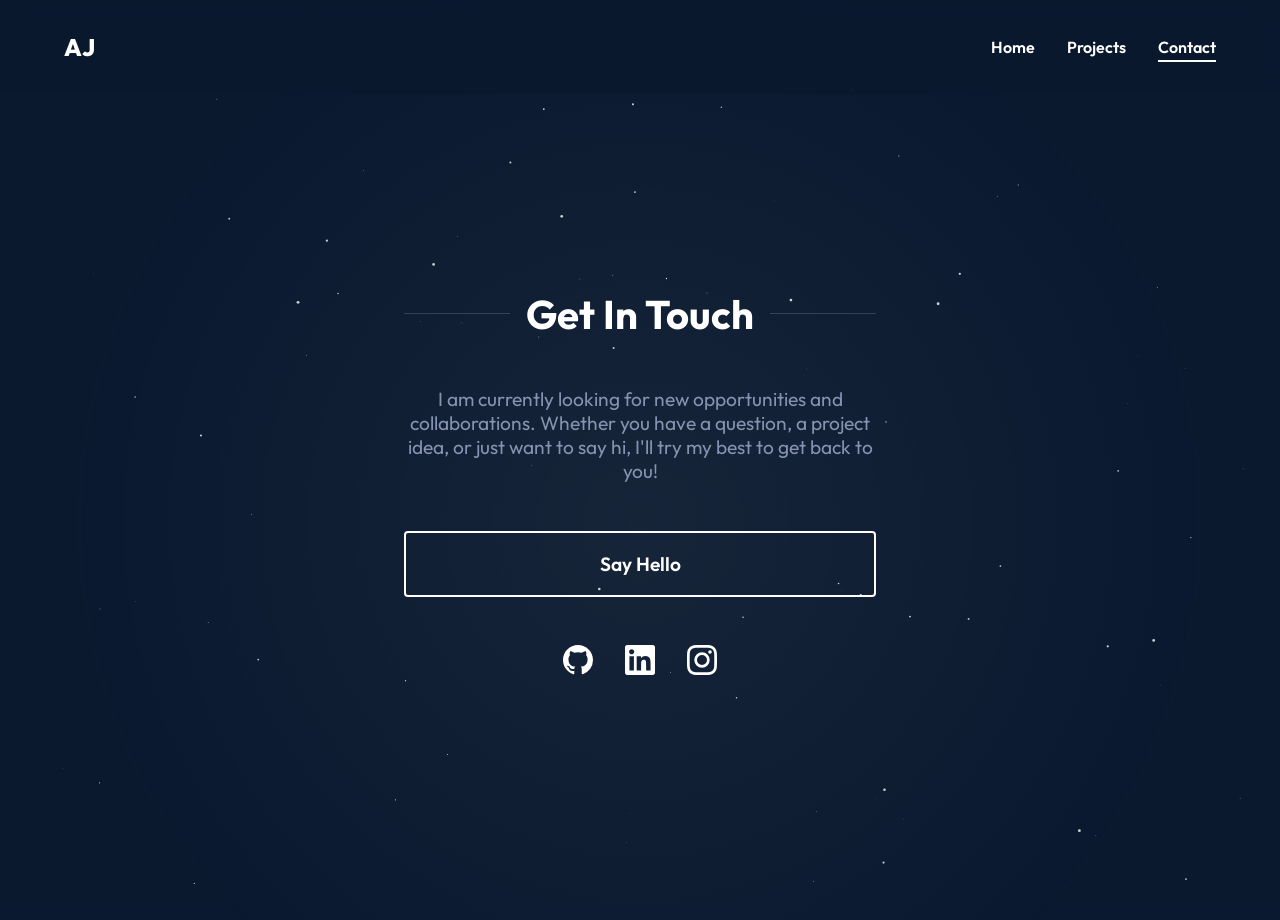
==== contact.html @ 1277b26e "Add files via upload" ====
<!DOCTYPE html>
<html lang="en">

<head>
  <meta charset="UTF-8">
  <meta name="viewport" content="width=device-width, initial-scale=1.0">
  <title>Contact - Arnav Jain</title>
  <link rel="stylesheet" href="style.css">
</head>

<body>
  <canvas id="warp-canvas"></canvas>
  <div class="parallax-bg"></div>

  <nav>
    <a href="index.html" class="logo">AJ</a>
    <div class="nav-links">
      <a href="index.html">Home</a>
      <a href="projects.html">Projects</a>
      <a href="contact.html">Contact</a>
    </div>
  </nav>

  <main class="contact-page-main snap-container">
    <section id="contact" class="contact-section">
      <h2 class="section-title center-title">Get In Touch</h2>
      <p>I am currently looking for new opportunities and collaborations. Whether you have a question, a project idea,
        or just want to say hi, I'll try my best to get back to you!</p>

      <a href="mailto:arnavdjain19@gmail.com" class="btn"
        style="margin-top: 1rem; font-size: 1.2rem; padding: 1.2rem 2.5rem;">Say Hello</a>

      <div class="social-links">
        <a href="https://github.com/Arnavjain0805" target="_blank" rel="noopener noreferrer" aria-label="GitHub">
          <svg viewBox="0 0 24 24" width="30" height="30" fill="currentColor">
            <path
              d="M12 0C5.37 0 0 5.37 0 12c0 5.31 3.435 9.795 8.205 11.385.6.105.825-.255.825-.57 0-.285-.015-1.23-.015-2.235-3.015.555-3.795-.735-4.035-1.41-.135-.345-.72-1.41-1.23-1.695-.42-.225-1.02-.78-.015-.795.945-.015 1.62.87 1.845 1.23 1.08 1.815 2.805 1.305 3.495.99.105-.78.42-1.305.765-1.605-2.67-.3-5.46-1.335-5.46-5.925 0-1.305.465-2.385 1.23-3.225-.12-.3-.54-1.53.12-3.18 0 0 1.005-.315 3.3 1.23.96-.27 1.98-.405 3-.405s2.04.135 3 .405c2.295-1.56 3.3-1.23 3.3-1.23.66 1.65.24 2.88.12 3.18.765.84 1.23 1.905 1.23 3.225 0 4.605-2.805 5.625-5.475 5.925.435.375.81 1.095.81 2.22 0 1.605-.015 2.895-.015 3.3 0 .315.225.69.825.57A12.02 12.02 0 0024 12c0-6.63-5.37-12-12-12z" />
          </svg>
        </a>
        <a href="https://www.linkedin.com/in/arnav-jain-b93206290" target="_blank" rel="noopener noreferrer"
          aria-label="LinkedIn">
          <svg viewBox="0 0 24 24" width="30" height="30" fill="currentColor">
            <path
              d="M20.447 20.452h-3.554v-5.569c0-1.328-.027-3.037-1.852-3.037-1.853 0-2.136 1.445-2.136 2.939v5.667H9.351V9h3.414v1.561h.046c.477-.9 1.637-1.85 3.37-1.85 3.601 0 4.267 2.37 4.267 5.455v6.286zM5.337 7.433c-1.144 0-2.063-.926-2.063-2.065 0-1.138.92-2.063 2.063-2.063 1.14 0 2.064.925 2.064 2.063 0 1.139-.925 2.065-2.064 2.065zm1.782 13.019H3.555V9h3.564v11.452zM22.225 0H1.771C.792 0 0 .774 0 1.729v20.542C0 23.227.792 24 1.771 24h20.451C23.2 24 24 23.227 24 22.271V1.729C24 .774 23.2 0 22.222 0h.003z" />
          </svg>
        </a>
        <a href="https://www.instagram.com/ar_nav_j_/" target="_blank" rel="noopener noreferrer" aria-label="Instagram">
          <svg viewBox="0 0 24 24" width="30" height="30" fill="currentColor">
            <path
              d="M12 2.163c3.204 0 3.584.012 4.85.07 3.252.148 4.771 1.691 4.919 4.919.058 1.265.069 1.645.069 4.849 0 3.205-.012 3.584-.069 4.849-.149 3.225-1.664 4.771-4.919 4.919-1.266.058-1.644.07-4.85.07-3.204 0-3.584-.012-4.849-.07-3.26-.149-4.771-1.699-4.919-4.92-.058-1.265-.07-1.644-.07-4.849 0-3.204.013-3.583.07-4.849.149-3.227 1.664-4.771 4.919-4.919 1.266-.057 1.645-.069 4.849-.069zM12 0C8.741 0 8.333.014 7.053.072 2.695.272.273 2.69.073 7.052.014 8.333 0 8.741 0 12c0 3.259.014 3.668.072 4.948.2 4.358 2.618 6.78 6.98 6.98C8.333 23.986 8.741 24 12 24c3.259 0 3.668-.014 4.948-.072 4.354-.2 6.782-2.618 6.979-6.98.059-1.28.073-1.689.073-4.948 0-3.259-.014-3.667-.072-4.947-.196-4.354-2.617-6.78-6.979-6.98C15.668.014 15.259 0 12 0zm0 5.838a6.162 6.162 0 100 12.324 6.162 6.162 0 000-12.324zM12 16a4 4 0 110-8 4 4 0 010 8zm6.406-11.845a1.44 1.44 0 100 2.881 1.44 1.44 0 000-2.881z" />
          </svg>
        </a>
      </div>
    </section>
  </main>

  <script src="script.js"></script>
</body>

</html>
---- style.css ----
@import url('https://fonts.googleapis.com/css2?family=Outfit:wght@300;400;600;800&family=Quicksand:wght@500;700&display=swap');

:root {
  --primary: #ffffff;
  --secondary: #0a192f;
  --accent: #112240;
  --text: #ccd6f6;
  --text-dark: #8892b0;
  --cursor: url('data:image/svg+xml,%3Csvg width="24" height="24" viewBox="0 0 24 24" fill="none" xmlns="http://www.w3.org/2000/svg"%3E%3Cpath d="M5.5 3L19.5 12L11 14.5L8.5 22L5.5 3Z" fill="%23ffffff" stroke="%23ffffff" stroke-width="2" stroke-linejoin="round"/%3E%3C/svg%3E'), auto;
  --cursor-hover: url('data:image/svg+xml,%3Csvg width="24" height="24" viewBox="0 0 24 24" fill="none" xmlns="http://www.w3.org/2000/svg"%3E%3Cpath d="M5.5 3L19.5 12L11 14.5L8.5 22L5.5 3Z" fill="%23ffffff" stroke="%230a192f" stroke-width="2" stroke-linejoin="round"/%3E%3C/svg%3E'), pointer;
}

* {
  margin: 0;
  padding: 0;
  box-sizing: border-box;
  cursor: var(--cursor);
}

body {
  font-family: 'Outfit', sans-serif;
  background-color: var(--secondary);
  color: var(--primary);
  overflow: hidden;
}

a, button {
  cursor: var(--cursor-hover);
}

#loader {
  position: fixed;
  top: 0;
  left: 0;
  width: 100vw;
  height: 100vh;
  background-color: var(--secondary);
  display: flex;
  justify-content: center;
  align-items: center;
  z-index: 9999;
  transition: opacity 1s ease-in-out, visibility 1s, background-color 1.5s ease-in-out;
}

#loader.transparent-bg {
  background-color: transparent;
}

.loader-text {
  font-family: 'Quicksand', sans-serif;
  font-size: 3rem;
  color: var(--primary);
  letter-spacing: 2px;
  animation: pulse 2s infinite alternate;
  transition: opacity 0.5s ease-in-out, transform 0.5s ease-in-out;
}

.loader-text.zoom-out {
  opacity: 0;
  transform: scale(3);
}

@keyframes pulse {
  0% { transform: scale(0.95); opacity: 0.8; }
  100% { transform: scale(1.05); opacity: 1; }
}

.fade-out {
  opacity: 0;
  visibility: hidden;
}

#warp-canvas {
  position: fixed;
  top: 0;
  left: 0;
  width: 100vw;
  height: 100vh;
  z-index: -2;
  pointer-events: none;
}

.parallax-bg {
  position: fixed;
  top: -50px;
  left: 0;
  width: 100vw;
  height: 120vh;
  background: radial-gradient(circle at 50% 50%, rgba(255, 255, 255, 0.05) 0%, rgba(10, 25, 47, 0) 70%);
  z-index: -1;
  pointer-events: none;
}

nav {
  position: fixed;
  top: 0;
  width: 100%;
  padding: 2rem 5%;
  display: flex;
  justify-content: space-between;
  align-items: center;
  z-index: 100;
  background: rgba(10, 25, 47, 0.9);
  backdrop-filter: blur(10px);
}

.logo {
  font-size: 1.5rem;
  font-weight: 800;
  color: var(--primary);
  text-decoration: none;
}

.nav-links {
  display: flex;
  gap: 2rem;
}

.nav-links a {
  text-decoration: none;
  color: var(--primary);
  font-weight: 600;
  position: relative;
  transition: color 0.3s;
}

.nav-links a::after {
  content: '';
  position: absolute;
  width: 0;
  height: 2px;
  bottom: -5px;
  left: 0;
  background-color: var(--primary);
  transition: width 0.3s;
}

.nav-links a:hover::after, .nav-links a.active::after {
  width: 100%;
}

.snap-container {
  height: 100vh;
  overflow-y: scroll;
  scroll-snap-type: y mandatory;
  scroll-behavior: smooth;
}

section {
  scroll-snap-align: start;
  min-height: 100vh;
  padding: 8rem 5% 4rem;
  display: flex;
  flex-direction: column;
  justify-content: center;
}

main {
  opacity: 0;
  transform: translateY(20px);
  animation: slideUp 1s ease-out forwards;
  animation-delay: 3.5s;
}

@keyframes slideUp {
  to {
    opacity: 1;
    transform: translateY(0);
  }
}

.contact-page-main {
  padding-top: 10rem;
  display: flex;
  align-items: center;
  justify-content: center;
  min-height: 80vh;
}

.hero {
  min-height: 100vh;
  display: flex;
  flex-direction: column;
  justify-content: center;
  align-items: flex-start;
  padding-top: 0;
  padding-bottom: 0;
  margin-bottom: 0;
}

.hero h1 {
  font-size: clamp(3rem, 8vw, 6rem);
  font-weight: 800;
  line-height: 1.1;
  margin-bottom: 1rem;
}

.hero h2 {
  font-size: clamp(1.5rem, 4vw, 3rem);
  color: var(--text-dark);
  margin-bottom: 2rem;
}

.hero p {
  max-width: 600px;
  font-size: 1.2rem;
  color: var(--text-dark);
  margin-bottom: 3rem;
  line-height: 1.6;
}

.btn {
  padding: 1rem 2rem;
  border: 2px solid var(--primary);
  background: transparent;
  color: var(--primary);
  font-size: 1.1rem;
  font-weight: 600;
  text-decoration: none;
  display: inline-block;
  transition: all 0.3s;
  border-radius: 4px;
}

.btn:hover {
  background: var(--primary);
  color: var(--secondary);
  transform: translateY(-3px);
  box-shadow: 0 10px 20px rgba(255, 255, 255, 0.2);
}

.section-title {
  font-size: 2.5rem;
  margin-bottom: 3rem;
  display: flex;
  align-items: center;
  gap: 1rem;
}

.section-title.skills-title {
  font-size: 2rem;
}

.about-text {
  max-width: 800px;
  font-size: 1.1rem;
  line-height: 1.6;
  color: var(--text-dark);
  margin-bottom: 3rem;
}

.section-title::after {
  content: '';
  flex: 1;
  height: 1px;
  background: var(--text-dark);
  opacity: 0.3;
}

.center-title::before {
  content: '';
  flex: 1;
  height: 1px;
  background: var(--text-dark);
  opacity: 0.3;
}

.skills-container {
  display: flex;
  flex-direction: column;
  gap: 3rem;
}

.skill-category h3 {
  font-size: 1.5rem;
  margin-bottom: 1.5rem;
}

.skill-grid {
  display: flex;
  flex-wrap: wrap;
  gap: 1rem;
}

.skill-pill {
  padding: 0.8rem 1.5rem;
  background: var(--secondary);
  border: 1px solid var(--primary);
  border-radius: 50px;
  font-weight: 600;
  transition: all 0.3s;
}

.skill-pill:hover {
  background: var(--primary);
  color: var(--secondary);
  transform: scale(1.05);
}

.projects-grid {
  display: grid;
  grid-template-columns: repeat(auto-fit, minmax(300px, 1fr));
  gap: 2rem;
}

.project-card {
  background: var(--secondary);
  border: 1px solid rgba(255, 255, 255, 0.1);
  border-radius: 8px;
  padding: 2rem;
  transition: all 0.4s cubic-bezier(0.175, 0.885, 0.32, 1.275);
  position: relative;
  overflow: hidden;
  min-height: 250px;
}

.project-card:hover {
  transform: translateY(-10px);
  box-shadow: 0 20px 40px rgba(0, 0, 0, 0.5);
}

.project-content {
  position: relative;
  z-index: 1;
}

.project-title {
  font-size: 1.5rem;
  margin-bottom: 1rem;
}

.project-desc {
  color: var(--text-dark);
  margin-bottom: 1.5rem;
  line-height: 1.6;
}

.project-tech {
  display: flex;
  flex-wrap: wrap;
  gap: 0.5rem;
  opacity: 0;
  transform: translateY(20px);
  transition: all 0.3s;
}

.project-card:hover .project-tech {
  opacity: 1;
  transform: translateY(0);
}

.project-tech span {
  font-size: 0.8rem;
  padding: 0.3rem 0.8rem;
  background: rgba(255, 255, 255, 0.1);
  border-radius: 4px;
  color: var(--primary);
}

.experience-item {
  margin-bottom: 2rem;
  padding-left: 2rem;
  border-left: 2px solid var(--primary);
  position: relative;
}

.experience-item::before {
  content: '';
  position: absolute;
  left: -6px;
  top: 0;
  width: 10px;
  height: 10px;
  background: var(--primary);
  border-radius: 50%;
}

.experience-item h3 {
  font-size: 1.3rem;
  margin-bottom: 0.5rem;
}

.experience-item h4 {
  color: var(--text-dark);
  font-weight: 400;
  margin-bottom: 1rem;
}

.contact-section {
  text-align: center;
  max-width: 600px;
  margin: 0 auto;
}

.contact-section p {
  margin-bottom: 2rem;
  color: var(--text-dark);
  font-size: 1.2rem;
}

.social-links {
  display: flex;
  justify-content: center;
  gap: 2rem;
  margin-top: 3rem;
}

.social-links a {
  display: flex;
  align-items: center;
  justify-content: center;
  color: var(--primary);
  text-decoration: none;
  transition: transform 0.3s, color 0.3s;
}

.social-links a:hover {
  transform: translateY(-5px);
  color: var(--text-dark);
}

.social-links svg {
  transition: transform 0.3s;
}

.certifications-grid {
  display: flex;
  flex-direction: column;
  gap: 2rem;
}

.certification-card {
  background: rgba(10, 25, 47, 0.5);
  border: 1px solid rgba(255, 255, 255, 0.1);
  border-radius: 8px;
  padding: 2rem;
  transition: all 0.3s;
  backdrop-filter: blur(10px);
}

.certification-card:hover {
  transform: translateY(-5px);
  border-color: var(--primary);
  box-shadow: 0 10px 30px rgba(0, 0, 0, 0.3);
}

.certification-card h3 {
  font-size: 1.5rem;
  margin-bottom: 0.5rem;
  color: var(--primary);
}

.certification-card p {
  color: var(--text-dark);
  font-size: 1.1rem;
}

@media (max-width: 768px) {
  nav {
    flex-direction: column;
    gap: 1rem;
    padding: 1rem 5%;
  }
  .nav-links {
    display: flex;
    gap: 1.5rem;
    font-size: 0.9rem;
  }
  .hero h1 {
    font-size: 2.5rem;
  }
}
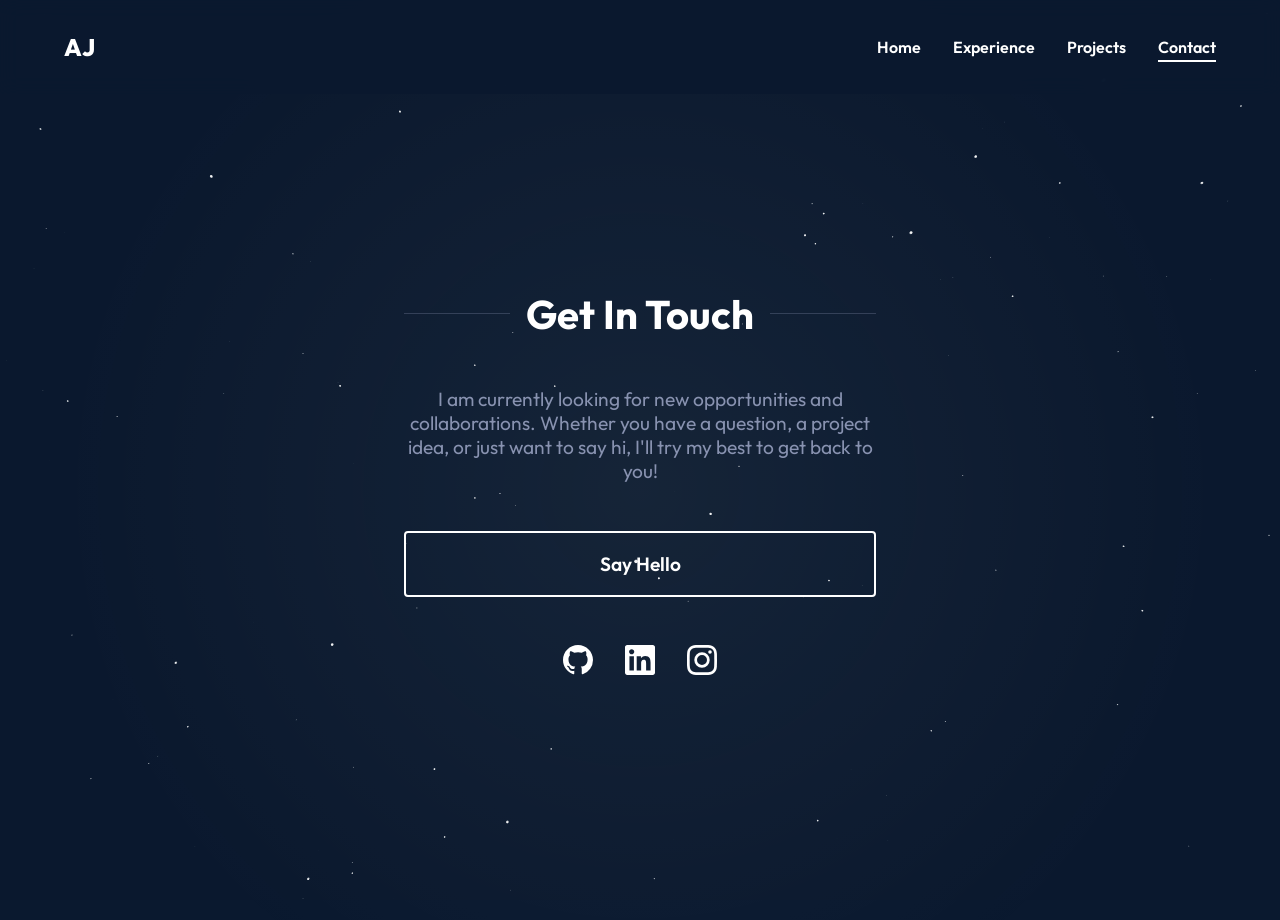
==== commit eb7fc3bc: "Updated the portfolio" ====
--- a/contact.html
+++ b/contact.html
@@ -16,6 +16,7 @@
     <a href="index.html" class="logo">AJ</a>
     <div class="nav-links">
       <a href="index.html">Home</a>
+      <a href="experience.html">Experience</a>
       <a href="projects.html">Projects</a>
       <a href="contact.html">Contact</a>
     </div>
--- a/style.css
+++ b/style.css
@@ -170,11 +170,9 @@
 }
 
 .contact-page-main {
-  padding-top: 10rem;
   display: flex;
   align-items: center;
   justify-content: center;
-  min-height: 80vh;
 }
 
 .hero {
@@ -183,7 +181,7 @@
   flex-direction: column;
   justify-content: center;
   align-items: flex-start;
-  padding-top: 0;
+  padding-top: 8rem;
   padding-bottom: 0;
   margin-bottom: 0;
 }
@@ -357,33 +355,106 @@
   color: var(--primary);
 }
 
-.experience-item {
-  margin-bottom: 2rem;
-  padding-left: 2rem;
-  border-left: 2px solid var(--primary);
+/* Timeline Styles */
+.timeline {
   position: relative;
-}
-
-.experience-item::before {
+  max-width: 800px;
+  margin: 0 auto;
+  padding: 2rem 0;
+}
+
+.timeline::after {
   content: '';
   position: absolute;
-  left: -6px;
+  width: 2px;
+  background-color: rgba(255, 255, 255, 0.1);
   top: 0;
-  width: 10px;
-  height: 10px;
-  background: var(--primary);
+  bottom: 0;
+  left: 20px;
+  margin-left: -1px;
+}
+
+.timeline-item {
+  padding: 1.5rem 0 1.5rem 60px;
+  position: relative;
+  background: inherit;
+  width: 100%;
+}
+
+.timeline-dot {
+  position: absolute;
+  width: 16px;
+  height: 16px;
+  right: auto;
+  left: 12px;
+  background-color: var(--secondary);
+  border: 2px solid var(--primary);
+  top: 2rem;
   border-radius: 50%;
-}
-
-.experience-item h3 {
-  font-size: 1.3rem;
+  z-index: 1;
+  transition: all 0.3s ease;
+}
+
+.timeline-item:hover .timeline-dot {
+  background-color: var(--primary);
+  box-shadow: 0 0 10px var(--primary);
+}
+
+.timeline-content {
+  padding: 2rem;
+  background: rgba(255, 255, 255, 0.03);
+  border: 1px solid rgba(255, 255, 255, 0.1);
+  border-radius: 8px;
+  transition: all 0.3s;
+}
+
+.timeline-item:hover .timeline-content {
+  transform: translateY(-5px);
+  background: rgba(255, 255, 255, 0.05);
+  box-shadow: 0 10px 30px rgba(0, 0, 0, 0.3);
+  border-color: rgba(255, 255, 255, 0.2);
+}
+
+.timeline-date {
+  color: var(--primary);
+  font-size: 0.9rem;
+  font-weight: 600;
+  letter-spacing: 1px;
   margin-bottom: 0.5rem;
-}
-
-.experience-item h4 {
-  color: var(--text-dark);
-  font-weight: 400;
-  margin-bottom: 1rem;
+  display: block;
+  opacity: 0.8;
+}
+
+.timeline-content h3 {
+  font-size: 1.5rem;
+  margin-bottom: 0.5rem;
+  color: #fff;
+}
+
+.timeline-content h4 {
+  font-size: 1.1rem;
+  color: var(--text-dark);
+  margin-bottom: 1.5rem;
+  font-weight: 500;
+}
+
+.timeline-content ul {
+  list-style-type: none;
+}
+
+.timeline-content ul li {
+  position: relative;
+  padding-left: 1.5rem;
+  margin-bottom: 0.8rem;
+  color: var(--text-dark);
+  line-height: 1.6;
+}
+
+.timeline-content ul li::before {
+  content: '▹';
+  position: absolute;
+  left: 0;
+  color: var(--primary);
 }
 
 .contact-section {
